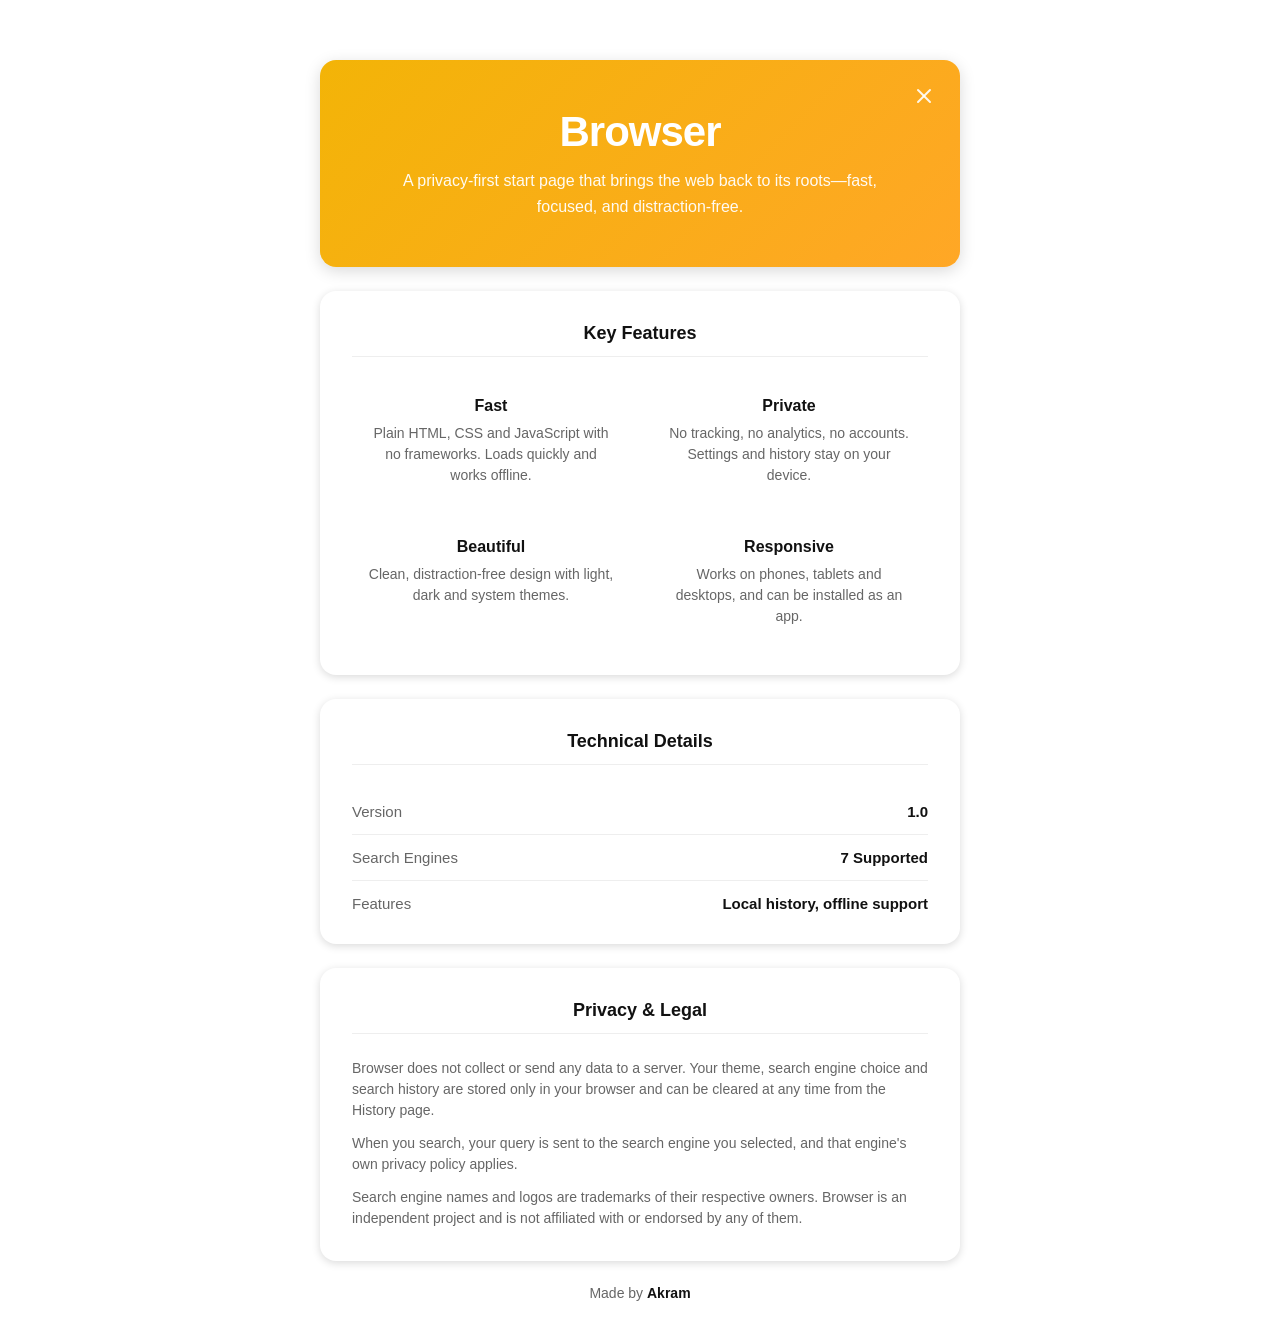
==== about.html @ 85c54c13 "Add files via upload" ====
<!DOCTYPE html>
<html lang="en">

<head>
    <meta charset="UTF-8">
    <meta name="viewport" content="width=device-width, initial-scale=1.0">

    <link rel="icon" href="browser-192.png" type="image/png">

    <link rel="manifest" href="browser-manifest.json">
    <meta name="theme-color" content="#f3b407">
    <link rel="apple-touch-icon" href="browser-192.png">

    <title>About - Browser</title>

    <meta name="color-scheme" content="light dark">

    <script src="theme.js"></script>

    <link rel="stylesheet" href="pages.css">

    <style>
        .content-card {
            padding: 32px;
        }

        .section-title {
            font-size: 18px;
            font-weight: 600;
            color: var(--text-color);
            margin: 0 0 24px 0;
            text-align: center;
            border-bottom: 1px solid var(--border-color);
            padding-bottom: 12px;
        }

        .features-grid {
            display: grid;
            grid-template-columns: repeat(2, 1fr);
            gap: 20px;
        }

        .feature-item {
            text-align: center;
            padding: 16px;
            border-radius: 12px;
            transition: background 0.2s ease;
        }

        .feature-item:hover {
            background: var(--hover-bg);
        }

        .feature-title {
            font-size: 16px;
            font-weight: 600;
            color: var(--text-color);
            margin: 0 0 8px 0;
        }

        .feature-description {
            font-size: 14px;
            color: var(--text-muted);
            margin: 0;
            line-height: 1.5;
        }

        .details-list {
            display: flex;
            flex-direction: column;
        }

        .detail-row {
            display: flex;
            justify-content: space-between;
            align-items: center;
            padding: 14px 0;
            border-bottom: 1px solid var(--border-color);
        }

        .detail-row:last-child {
            border-bottom: none;
            padding-bottom: 0;
        }

        .detail-label {
            font-size: 15px;
            color: var(--text-muted);
            font-weight: 500;
        }

        .detail-value {
            font-size: 15px;
            font-weight: 600;
            color: var(--text-color);
        }

        .footer-section {
            text-align: center;
            font-size: 14px;
            color: var(--text-muted);
            margin-top: 10px;
            padding-bottom: 20px;
        }

        .footer-author {
            font-weight: 600;
            color: var(--text-color);
        }

        @media (max-width: 600px) {
            .content-card {
                padding: 24px;
            }

            .features-grid {
                grid-template-columns: 1fr;
                gap: 12px;
            }

            .feature-item {
                padding: 12px 0;
            }
        }
    </style>
</head>

<body>
    <main class="container">
        <header class="hero-card">
            <div class="close-btn-wrapper">
                <a href="index.html" class="close-btn" aria-label="Close">
                    <svg width="24" height="24" viewBox="0 0 24 24" fill="none" stroke="currentColor" stroke-width="2"
                        stroke-linecap="round" stroke-linejoin="round">
                        <line x1="18" y1="6" x2="6" y2="18"></line>
                        <line x1="6" y1="6" x2="18" y2="18"></line>
                    </svg>
                </a>
            </div>
            <div class="hero-content">
                <h1 class="hero-title">Browser</h1>
                <p class="hero-subtitle">
                    A privacy-first start page that brings the web back to its roots—fast, focused, and
                    distraction-free.
                </p>
            </div>
        </header>

        <section class="content-card">
            <h2 class="section-title">Key Features</h2>
            <div class="features-grid">
                <div class="feature-item">
                    <h3 class="feature-title">Fast</h3>
                    <p class="feature-description">Plain HTML, CSS and JavaScript with no frameworks. Loads quickly and works offline.</p>
                </div>
                <div class="feature-item">
                    <h3 class="feature-title">Private</h3>
                    <p class="feature-description">No tracking, no analytics, no accounts. Settings and history stay on your device.</p>
                </div>
                <div class="feature-item">
                    <h3 class="feature-title">Beautiful</h3>
                    <p class="feature-description">Clean, distraction-free design with light, dark and system themes.</p>
                </div>
                <div class="feature-item">
                    <h3 class="feature-title">Responsive</h3>
                    <p class="feature-description">Works on phones, tablets and desktops, and can be installed as an app.</p>
                </div>
            </div>
        </section>

        <section class="content-card">
            <h2 class="section-title">Technical Details</h2>
            <div class="details-list">
                <div class="detail-row">
                    <span class="detail-label">Version</span>
                    <span class="detail-value">1.0</span>
                </div>
                <div class="detail-row">
                    <span class="detail-label">Search Engines</span>
                    <span class="detail-value" id="engineCount">7 Supported</span>
                </div>
                <div class="detail-row">
                    <span class="detail-label">Features</span>
                    <span class="detail-value">Local history, offline support</span>
                </div>
            </div>
        </section>

        <section class="content-card">
            <h2 class="section-title">Privacy &amp; Legal</h2>
            <p class="feature-description" style="text-align:left;margin-bottom:12px;">
                Browser does not collect or send any data to a server. Your theme, search engine choice and search
                history are stored only in your browser and can be cleared at any time from the History page.
            </p>
            <p class="feature-description" style="text-align:left;margin-bottom:12px;">
                When you search, your query is sent to the search engine you selected, and that engine's own privacy
                policy applies.
            </p>
            <p class="feature-description" style="text-align:left;margin:0;">
                Search engine names and logos are trademarks of their respective owners. Browser is an independent
                project and is not affiliated with or endorsed by any of them.
            </p>
        </section>

        <footer class="footer-section">
            Made by <span class="footer-author">Akram</span>
        </footer>
    </main>

    <script src="engines.js"></script>
    <script>
        document.getElementById('engineCount').textContent = `${ENGINES.length} Supported`;
    </script>
</body>

</html>
---- pages.css ----
:root {
    --bg-color: #ffffff;
    --text-color: #111111;
    --card-bg: #ffffff;
    --shadow-color: rgba(0, 0, 0, 0.15);
    --accent-color: #f3b407;
    --border-color: #eeeeee;
    --text-muted: #666666;
    --hover-bg: #f9f9f9;
    --btn-bg: #f9f9f9;
    --btn-hover: #f0f0f0;
    --danger-color: #ff4757;
}

html.dark-mode {
    --bg-color: #121212;
    --text-color: #e0e0e0;
    --card-bg: #1e1e1e;
    --shadow-color: rgba(0, 0, 0, 0.5);
    --accent-color: #ffca28;
    --border-color: #333333;
    --text-muted: #888888;
    --hover-bg: #2a2a2a;
    --btn-bg: #2a2a2a;
    --btn-hover: #333333;
}

html.theme-transition,
html.theme-transition *,
html.theme-transition *:before,
html.theme-transition *:after {
    transition: background-color 0.3s ease, color 0.3s ease, border-color 0.3s ease, box-shadow 0.3s ease, fill 0.3s ease, stroke 0.3s ease, background 0.3s ease !important;
    transition-delay: 0s !important;
}

* {
    box-sizing: border-box;
    -webkit-tap-highlight-color: transparent;
}

[hidden] {
    display: none !important;
}

*:focus:not(:focus-visible) {
    outline: none;
}

*:focus-visible {
    outline: 2px solid var(--accent-color);
    outline-offset: 2px;
}

body {
    margin: 0;
    min-height: 100vh;
    background-color: var(--bg-color);
    color: var(--text-color);
    font-family: -apple-system, BlinkMacSystemFont, "Segoe UI", Arial, sans-serif;
    display: flex;
    justify-content: center;
    align-items: flex-start;
    padding: 60px 20px 20px;
    animation: pageFadeIn 0.35s cubic-bezier(0.4, 0, 0.2, 1);
}

@keyframes pageFadeIn {
    0% {
        opacity: 0;
        transform: translateY(15px);
    }

    100% {
        opacity: 1;
        transform: translateY(0);
    }
}

.container {
    width: 100%;
    max-width: 640px;
}

.content-card {
    background: var(--card-bg);
    border-radius: 16px;
    padding: 24px 32px;
    box-shadow: 0 2px 8px var(--shadow-color);
    margin-bottom: 24px;
}

.hero-card {
    background: linear-gradient(135deg, var(--accent-color) 0%, #ffa726 100%);
    border-radius: 16px;
    padding: 48px 32px;
    box-shadow: 0 4px 16px var(--shadow-color);
    margin-bottom: 24px;
    position: relative;
    overflow: hidden;
}

html.dark-mode .hero-card {
    background: linear-gradient(135deg, var(--accent-color) 0%, #ff9800 100%);
}

.close-btn-wrapper {
    position: absolute;
    top: 16px;
    right: 16px;
}

.close-btn {
    text-decoration: none;
    color: rgba(255, 255, 255, 0.9);
    font-weight: 300;
    transition: color 0.2s ease, background 0.2s ease;
    cursor: pointer;
    display: flex;
    align-items: center;
    justify-content: center;
    width: 40px;
    height: 40px;
    padding: 0;
    margin: 0;
    border-radius: 50%;
}

.close-btn:hover {
    color: #ffffff;
    background: rgba(255, 255, 255, 0.15);
}

.close-btn:active {
    background: rgba(255, 255, 255, 0.25);
}

.hero-content {
    text-align: center;
}

.hero-title {
    margin: 0 0 12px 0;
    font-size: 42px;
    font-weight: 700;
    color: #ffffff;
    letter-spacing: -1px;
}

.hero-subtitle {
    font-size: 16px;
    color: rgba(255, 255, 255, 0.95);
    margin: 0 auto;
    max-width: 90%;
    line-height: 1.6;
    font-weight: 400;
}

@media (max-width: 600px) {
    body {
        padding: 40px 16px 16px;
    }

    .content-card {
        padding: 20px;
    }

    .hero-card {
        padding: 56px 24px 40px;
    }

    .hero-title {
        font-size: 32px;
    }
}

@media (prefers-reduced-motion: reduce) {
    body {
        animation: none;
    }
}
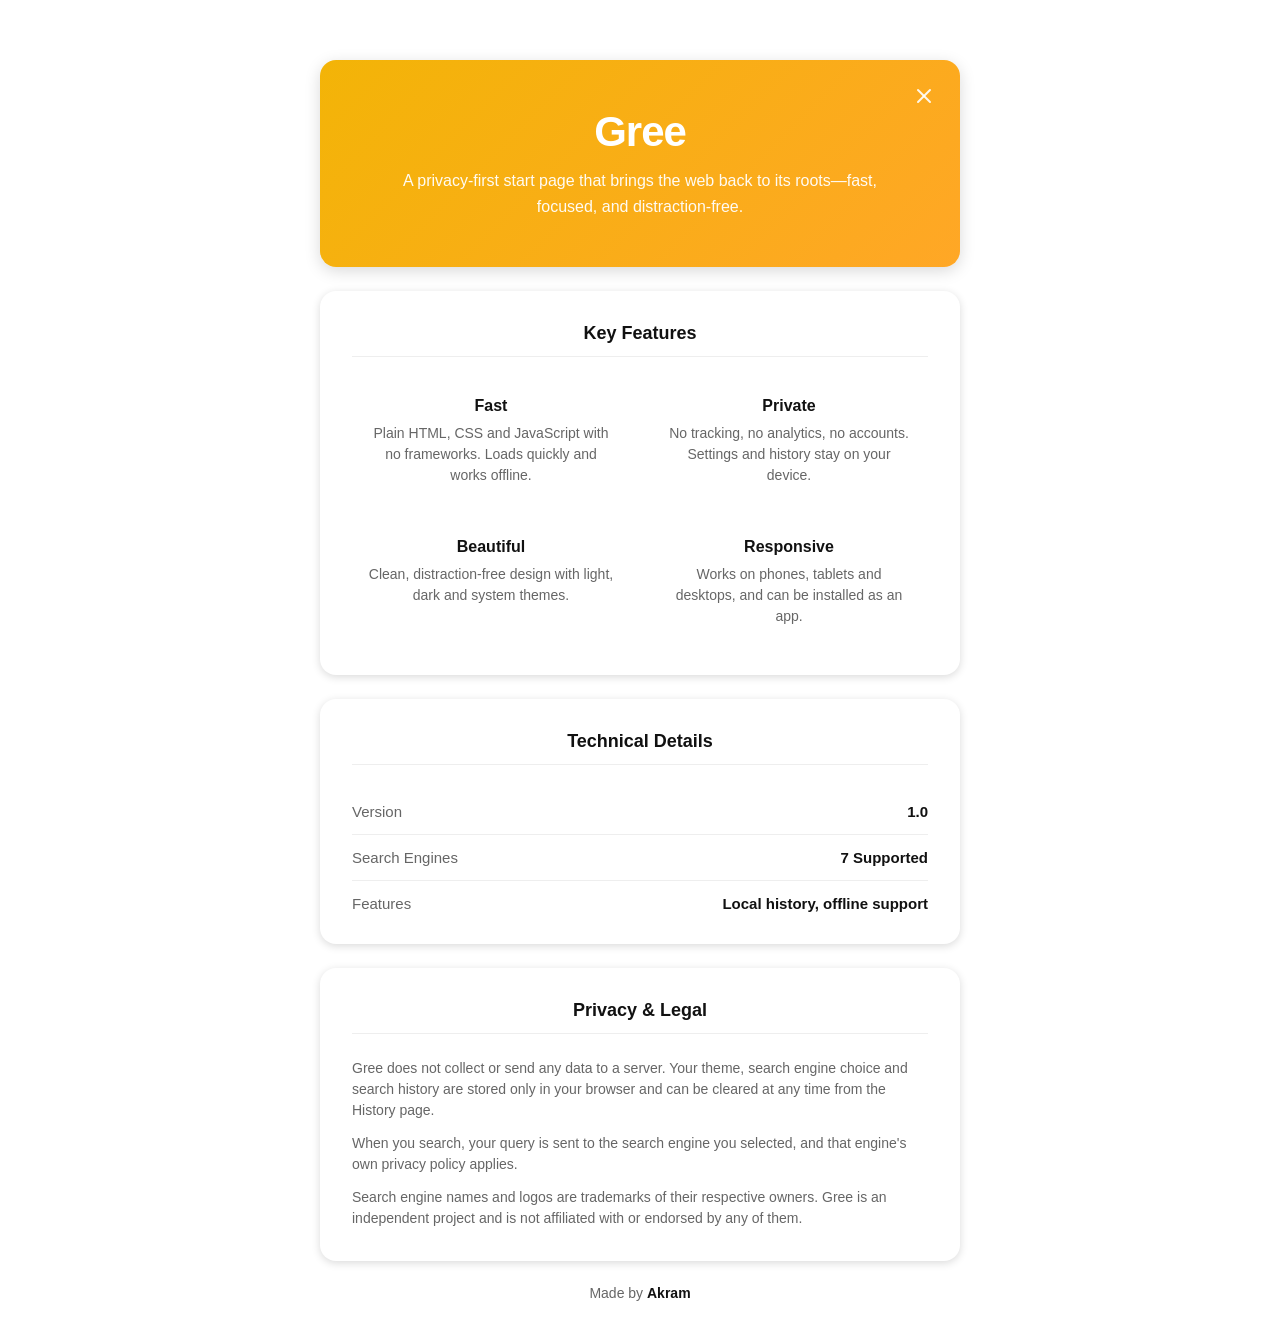
==== commit 0f6fbd5a: "Add files via upload" ====
--- a/about.html
+++ b/about.html
@@ -5,13 +5,13 @@
     <meta charset="UTF-8">
     <meta name="viewport" content="width=device-width, initial-scale=1.0">
 
-    <link rel="icon" href="browser-192.png" type="image/png">
-
-    <link rel="manifest" href="browser-manifest.json">
+    <link rel="icon" href="icon-192.png" type="image/png">
+
+    <link rel="manifest" href="manifest.json">
     <meta name="theme-color" content="#f3b407">
-    <link rel="apple-touch-icon" href="browser-192.png">
-
-    <title>About - Browser</title>
+    <link rel="apple-touch-icon" href="icon-192.png">
+
+    <title>About - Gree</title>
 
     <meta name="color-scheme" content="light dark">
 
@@ -138,7 +138,7 @@
                 </a>
             </div>
             <div class="hero-content">
-                <h1 class="hero-title">Browser</h1>
+                <h1 class="hero-title">Gree</h1>
                 <p class="hero-subtitle">
                     A privacy-first start page that brings the web back to its roots—fast, focused, and
                     distraction-free.
@@ -189,7 +189,7 @@
         <section class="content-card">
             <h2 class="section-title">Privacy &amp; Legal</h2>
             <p class="feature-description" style="text-align:left;margin-bottom:12px;">
-                Browser does not collect or send any data to a server. Your theme, search engine choice and search
+                Gree does not collect or send any data to a server. Your theme, search engine choice and search
                 history are stored only in your browser and can be cleared at any time from the History page.
             </p>
             <p class="feature-description" style="text-align:left;margin-bottom:12px;">
@@ -197,7 +197,7 @@
                 policy applies.
             </p>
             <p class="feature-description" style="text-align:left;margin:0;">
-                Search engine names and logos are trademarks of their respective owners. Browser is an independent
+                Search engine names and logos are trademarks of their respective owners. Gree is an independent
                 project and is not affiliated with or endorsed by any of them.
             </p>
         </section>
--- a/pages.css
+++ b/pages.css
@@ -7,8 +7,6 @@
     --border-color: #eeeeee;
     --text-muted: #666666;
     --hover-bg: #f9f9f9;
-    --btn-bg: #f9f9f9;
-    --btn-hover: #f0f0f0;
     --danger-color: #ff4757;
 }
 
@@ -21,8 +19,6 @@
     --border-color: #333333;
     --text-muted: #888888;
     --hover-bg: #2a2a2a;
-    --btn-bg: #2a2a2a;
-    --btn-hover: #333333;
 }
 
 html.theme-transition,
@@ -177,4 +173,4 @@
     body {
         animation: none;
     }
-}
+}
